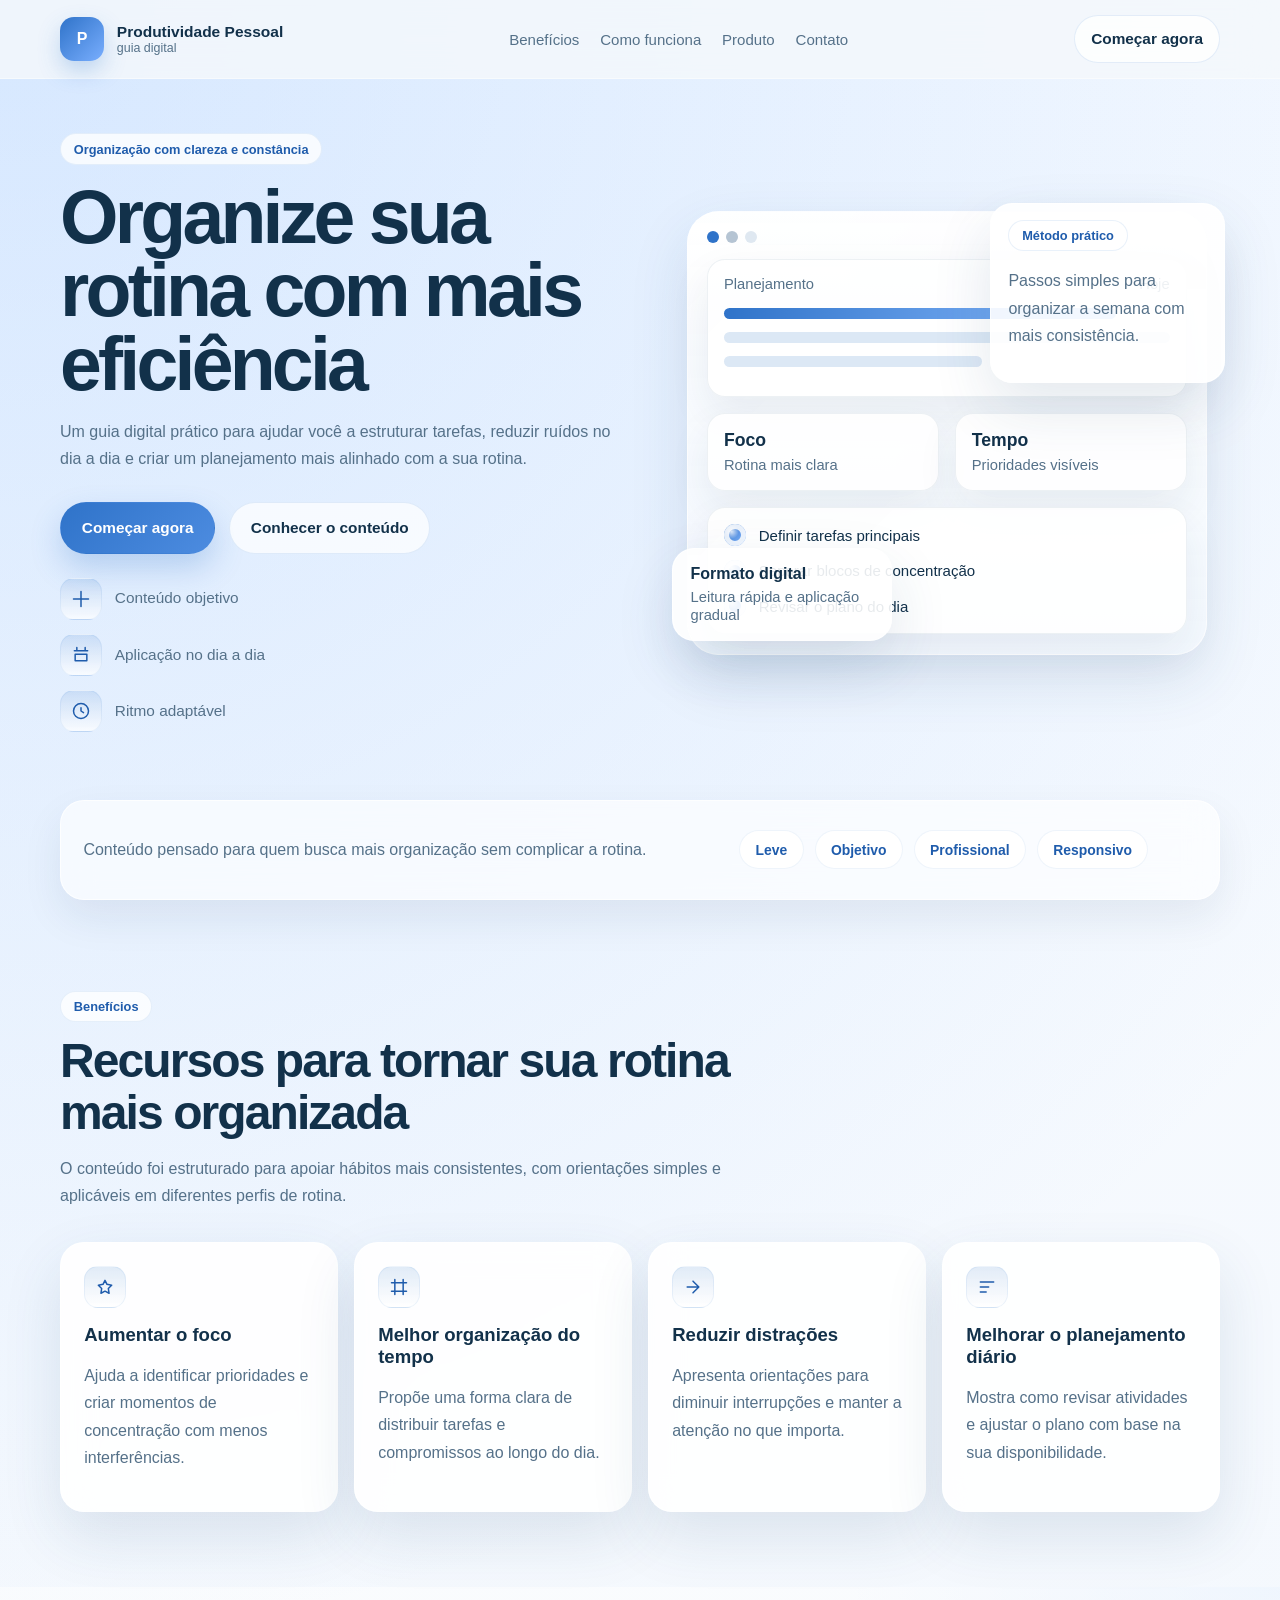
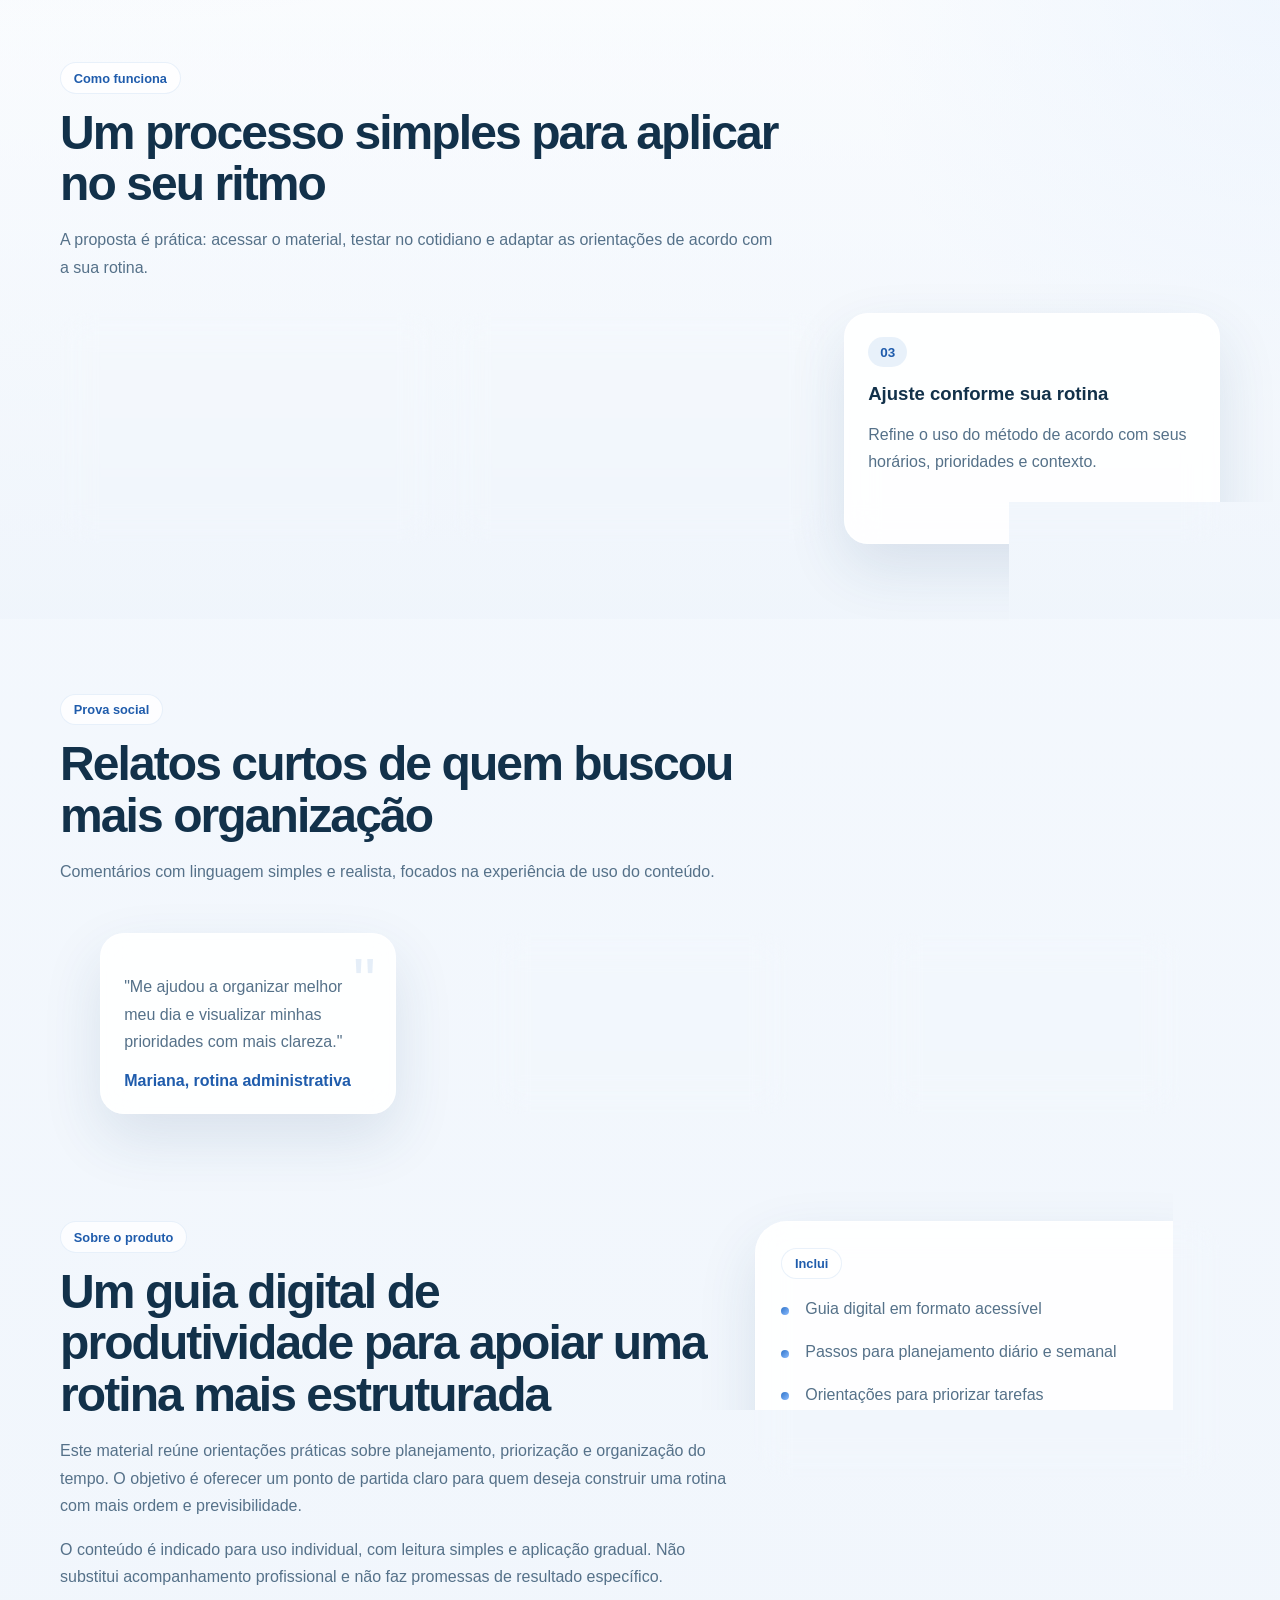
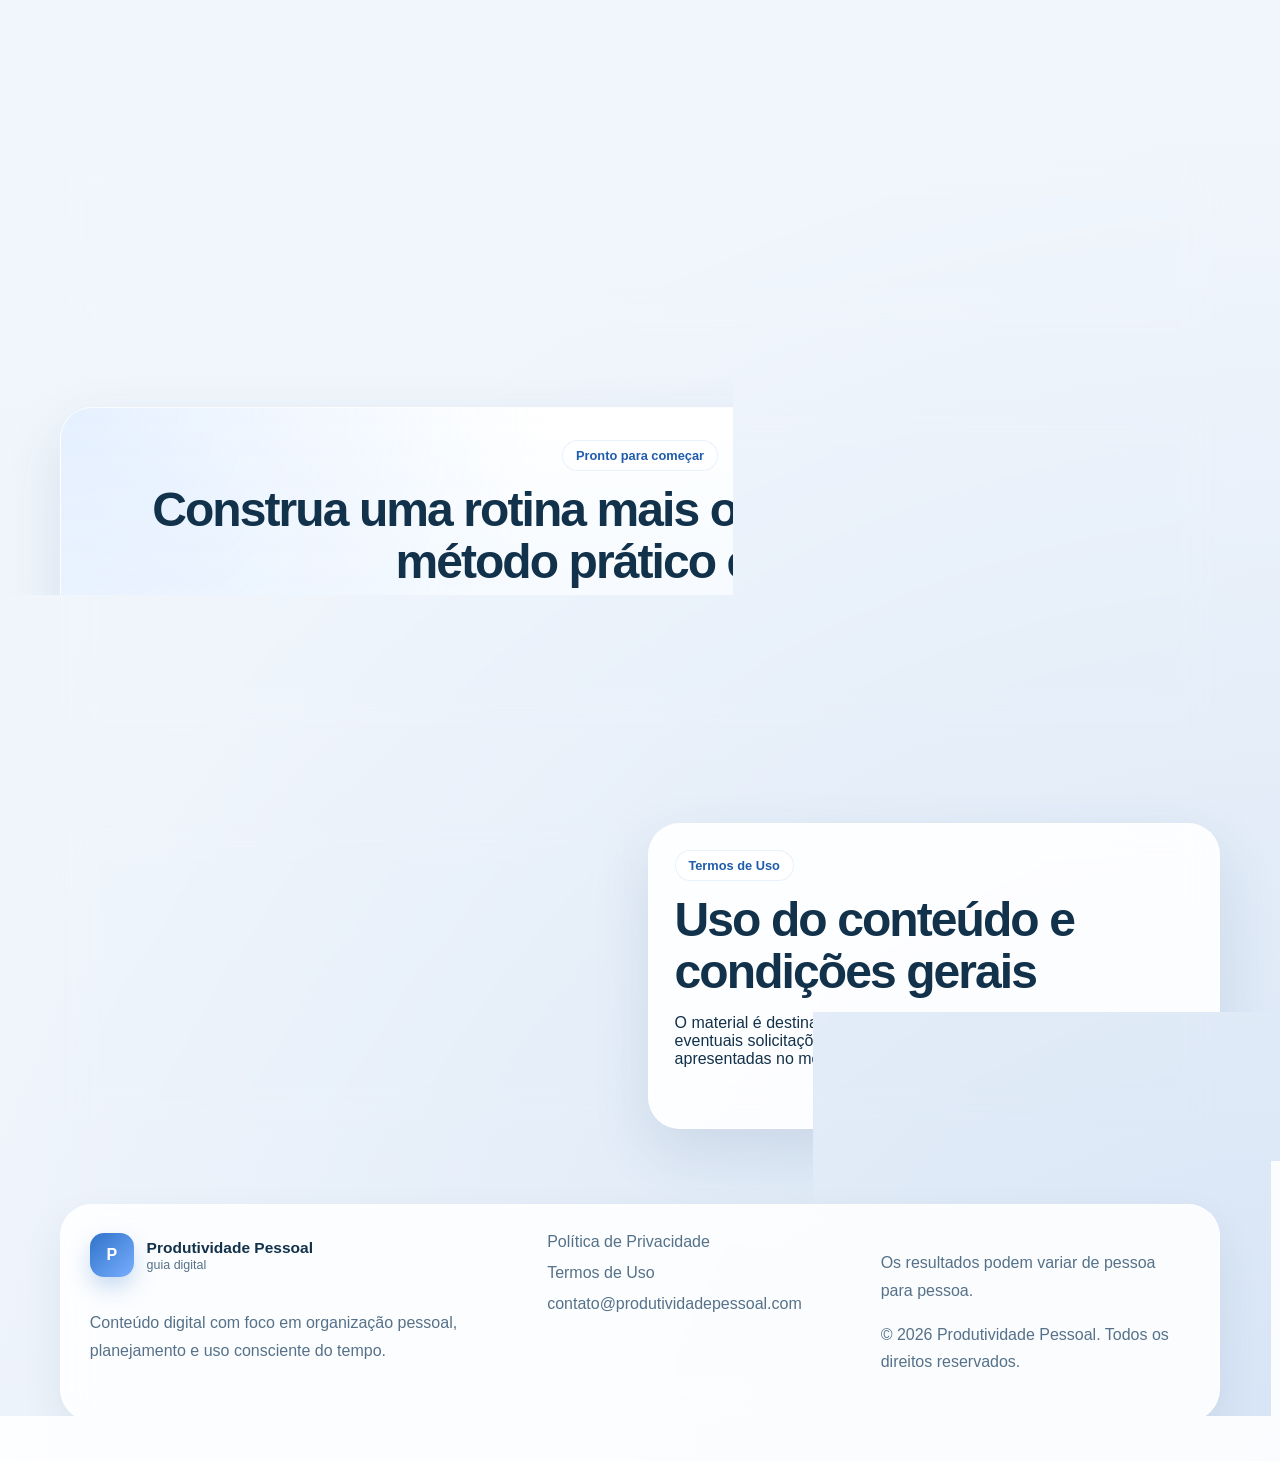
==== index.html @ a846577d "first commit" ====
<!DOCTYPE html>
<html lang="pt-BR">
<head>
  <meta charset="UTF-8">
  <meta name="viewport" content="width=device-width, initial-scale=1.0">
  <meta
    name="description"
    content="Guia digital de produtividade para organizar a rotina com mais clareza, foco e planejamento."
  >
  <title>Produtividade Pessoal | Organize sua rotina com mais eficiência</title>
  <link rel="stylesheet" href="style.css">
</head>
<body>
  <div class="page-shell">
    <!-- Navegação principal com CTA fixo no topo -->
    <header class="site-header">
      <div class="container nav-bar">
        <a class="brand" href="#topo" aria-label="Página inicial Produtividade Pessoal">
          <span class="brand-mark">P</span>
          <span class="brand-text">
            <strong>Produtividade Pessoal</strong>
            <small>guia digital</small>
          </span>
        </a>

        <nav class="nav-links" aria-label="Navegação principal">
          <a href="#beneficios">Benefícios</a>
          <a href="#como-funciona">Como funciona</a>
          <a href="#produto">Produto</a>
          <a href="#contato">Contato</a>
        </nav>

        <a class="btn btn-secondary nav-cta" href="#cta-final">Começar agora</a>
      </div>
    </header>

    <main id="topo">
      <!-- Hero com mensagem neutra e ilustração visual do produto -->
      <section class="hero">
        <div class="container hero-grid">
          <div class="hero-copy">
            <span class="eyebrow">Organização com clareza e constância</span>
            <h1>Organize sua rotina com mais eficiência</h1>
            <p class="hero-text">
              Um guia digital prático para ajudar você a estruturar tarefas, reduzir ruídos no dia a dia
              e criar um planejamento mais alinhado com a sua rotina.
            </p>

            <div class="hero-actions">
              <a class="btn btn-primary" href="#cta-final">Começar agora</a>
              <a class="btn btn-ghost" href="#produto">Conhecer o conteúdo</a>
            </div>

            <ul class="hero-highlights" aria-label="Destaques do produto">
              <li>
                <span class="highlight-icon">
                  <svg viewBox="0 0 24 24" aria-hidden="true">
                    <path d="M12 3v18M3 12h18"></path>
                  </svg>
                </span>
                Conteúdo objetivo
              </li>
              <li>
                <span class="highlight-icon">
                  <svg viewBox="0 0 24 24" aria-hidden="true">
                    <path d="M4 7h16M7 3v4M17 3v4M5 11h14v8H5z"></path>
                  </svg>
                </span>
                Aplicação no dia a dia
              </li>
              <li>
                <span class="highlight-icon">
                  <svg viewBox="0 0 24 24" aria-hidden="true">
                    <path d="M12 8v4l3 2M21 12a9 9 0 1 1-18 0a9 9 0 0 1 18 0"></path>
                  </svg>
                </span>
                Ritmo adaptável
              </li>
            </ul>
          </div>

          <div class="hero-visual" aria-hidden="true">
            <div class="dashboard-card dashboard-main">
              <div class="dashboard-top">
                <span class="status-dot blue"></span>
                <span class="status-dot gray"></span>
                <span class="status-dot light"></span>
              </div>

              <div class="dashboard-content">
                <div class="mini-panel schedule-panel">
                  <div class="panel-header">
                    <span>Planejamento</span>
                    <span>Hoje</span>
                  </div>
                  <div class="schedule-line active"></div>
                  <div class="schedule-line"></div>
                  <div class="schedule-line short"></div>
                </div>

                <div class="stats-row">
                  <div class="mini-panel stat-card">
                    <strong>Foco</strong>
                    <span>Rotina mais clara</span>
                  </div>
                  <div class="mini-panel stat-card">
                    <strong>Tempo</strong>
                    <span>Prioridades visíveis</span>
                  </div>
                </div>

                <div class="mini-panel checklist-panel">
                  <div class="check-item">
                    <span class="check-mark"></span>
                    <span>Definir tarefas principais</span>
                  </div>
                  <div class="check-item">
                    <span class="check-mark"></span>
                    <span>Separar blocos de concentração</span>
                  </div>
                  <div class="check-item">
                    <span class="check-mark"></span>
                    <span>Revisar o plano do dia</span>
                  </div>
                </div>
              </div>
            </div>

            <div class="floating-card card-note">
              <span class="pill">Método prático</span>
              <p>Passos simples para organizar a semana com mais consistência.</p>
            </div>

            <div class="floating-card card-badge">
              <strong>Formato digital</strong>
              <span>Leitura rápida e aplicação gradual</span>
            </div>
          </div>
        </div>
      </section>

      <section class="trusted-strip">
        <div class="container trusted-grid">
          <p>Conteúdo pensado para quem busca mais organização sem complicar a rotina.</p>
          <div class="trusted-tags" aria-label="Características principais">
            <span>Leve</span>
            <span>Objetivo</span>
            <span>Profissional</span>
            <span>Responsivo</span>
          </div>
        </div>
      </section>

      <!-- Benefícios em linguagem leve e sem promessas absolutas -->
      <section id="beneficios" class="section">
        <div class="container">
          <div class="section-heading">
            <span class="section-kicker">Benefícios</span>
            <h2>Recursos para tornar sua rotina mais organizada</h2>
            <p>
              O conteúdo foi estruturado para apoiar hábitos mais consistentes, com orientações simples
              e aplicáveis em diferentes perfis de rotina.
            </p>
          </div>

          <div class="benefits-grid">
            <article class="info-card">
              <span class="card-icon">
                <svg viewBox="0 0 24 24" aria-hidden="true">
                  <path d="M12 4l2.4 4.8L20 10l-4 3.9.9 5.6L12 17l-4.9 2.5.9-5.6L4 10l5.6-1.2z"></path>
                </svg>
              </span>
              <h3>Aumentar o foco</h3>
              <p>Ajuda a identificar prioridades e criar momentos de concentração com menos interferências.</p>
            </article>

            <article class="info-card">
              <span class="card-icon">
                <svg viewBox="0 0 24 24" aria-hidden="true">
                  <path d="M7 3v18M17 3v18M3 7h18M3 17h18"></path>
                </svg>
              </span>
              <h3>Melhor organização do tempo</h3>
              <p>Propõe uma forma clara de distribuir tarefas e compromissos ao longo do dia.</p>
            </article>

            <article class="info-card">
              <span class="card-icon">
                <svg viewBox="0 0 24 24" aria-hidden="true">
                  <path d="M5 12h14M12 5l7 7-7 7"></path>
                </svg>
              </span>
              <h3>Reduzir distrações</h3>
              <p>Apresenta orientações para diminuir interrupções e manter a atenção no que importa.</p>
            </article>

            <article class="info-card">
              <span class="card-icon">
                <svg viewBox="0 0 24 24" aria-hidden="true">
                  <path d="M4 6h16M4 12h10M4 18h7"></path>
                </svg>
              </span>
              <h3>Melhorar o planejamento diário</h3>
              <p>Mostra como revisar atividades e ajustar o plano com base na sua disponibilidade.</p>
            </article>
          </div>
        </div>
      </section>

      <section id="como-funciona" class="section section-alt">
        <div class="container">
          <div class="section-heading">
            <span class="section-kicker">Como funciona</span>
            <h2>Um processo simples para aplicar no seu ritmo</h2>
            <p>
              A proposta é prática: acessar o material, testar no cotidiano e adaptar as orientações de
              acordo com a sua rotina.
            </p>
          </div>

          <div class="steps-grid">
            <article class="step-card">
              <span class="step-number">01</span>
              <h3>Acesse o conteúdo</h3>
              <p>Receba o material digital e conheça a estrutura com foco em organização e planejamento.</p>
            </article>

            <article class="step-card">
              <span class="step-number">02</span>
              <h3>Aplique no dia a dia</h3>
              <p>Use os exemplos e orientações para montar uma rotina mais clara e funcional.</p>
            </article>

            <article class="step-card">
              <span class="step-number">03</span>
              <h3>Ajuste conforme sua rotina</h3>
              <p>Refine o uso do método de acordo com seus horários, prioridades e contexto.</p>
            </article>
          </div>
        </div>
      </section>

      <section class="section">
        <div class="container">
          <div class="section-heading">
            <span class="section-kicker">Prova social</span>
            <h2>Relatos curtos de quem buscou mais organização</h2>
            <p>
              Comentários com linguagem simples e realista, focados na experiência de uso do conteúdo.
            </p>
          </div>

          <div class="testimonials-grid">
            <blockquote class="quote-card">
              <p>"Me ajudou a organizar melhor meu dia e visualizar minhas prioridades com mais clareza."</p>
              <footer>Mariana, rotina administrativa</footer>
            </blockquote>

            <blockquote class="quote-card">
              <p>"Gostei da abordagem prática. Consegui adaptar as sugestões sem complicar minha agenda."</p>
              <footer>Rafael, profissional autônomo</footer>
            </blockquote>

            <blockquote class="quote-card">
              <p>"O conteúdo trouxe um jeito mais simples de planejar tarefas e revisar o que era importante."</p>
              <footer>Camila, estudante e estagiária</footer>
            </blockquote>
          </div>
        </div>
      </section>

      <section id="produto" class="section product-section">
        <div class="container product-grid">
          <div class="product-copy">
            <span class="section-kicker">Sobre o produto</span>
            <h2>Um guia digital de produtividade para apoiar uma rotina mais estruturada</h2>
            <p>
              Este material reúne orientações práticas sobre planejamento, priorização e organização do tempo.
              O objetivo é oferecer um ponto de partida claro para quem deseja construir uma rotina com mais ordem
              e previsibilidade.
            </p>
            <p>
              O conteúdo é indicado para uso individual, com leitura simples e aplicação gradual. Não substitui
              acompanhamento profissional e não faz promessas de resultado específico.
            </p>
          </div>

          <aside class="product-card">
            <span class="pill">Inclui</span>
            <ul class="product-list">
              <li>Guia digital em formato acessível</li>
              <li>Passos para planejamento diário e semanal</li>
              <li>Orientações para priorizar tarefas</li>
              <li>Checklist de revisão de rotina</li>
            </ul>
          </aside>
        </div>
      </section>

      <section class="section">
        <div class="container guarantee-card">
          <div>
            <span class="section-kicker">Garantia</span>
            <h2>Garantia de 7 dias</h2>
          </div>
          <p>
            Você pode avaliar o conteúdo com calma. Caso decida não continuar dentro do prazo informado,
            a solicitação pode ser feita conforme os termos apresentados na compra.
          </p>
        </div>
      </section>

      <section id="cta-final" class="section final-cta-section">
        <div class="container final-cta-card">
          <span class="section-kicker">Pronto para começar</span>
          <h2>Construa uma rotina mais organizada com um método prático e direto</h2>
          <p>
            Conheça o guia digital e veja como aplicar uma estrutura de produtividade mais clara no seu dia a dia.
          </p>
          <a class="btn btn-primary btn-large" href="#contato">Quero melhorar minha organização</a>
        </div>
      </section>

      <section class="section legal-section">
        <div class="container legal-grid">
          <article id="privacidade" class="legal-card">
            <span class="section-kicker">Política de Privacidade</span>
            <h2>Tratamento responsável de informações</h2>
            <p>
              Esta página pode coletar dados fornecidos voluntariamente para contato e atendimento.
              As informações são utilizadas apenas para comunicação relacionada ao produto e não são
              compartilhadas sem base legal ou autorização aplicável.
            </p>
          </article>

          <article id="termos" class="legal-card">
            <span class="section-kicker">Termos de Uso</span>
            <h2>Uso do conteúdo e condições gerais</h2>
            <p>
              O material é destinado ao uso individual. O acesso, a garantia e eventuais solicitações
              relacionadas à compra seguem as condições apresentadas no momento da contratação.
            </p>
          </article>
        </div>
      </section>
    </main>

    <footer id="contato" class="site-footer">
      <div class="container footer-grid">
        <div class="footer-brand">
          <a class="brand footer-logo" href="#topo">
            <span class="brand-mark">P</span>
            <span class="brand-text">
              <strong>Produtividade Pessoal</strong>
              <small>guia digital</small>
            </span>
          </a>
          <p>Conteúdo digital com foco em organização pessoal, planejamento e uso consciente do tempo.</p>
        </div>

        <div class="footer-links">
          <a href="#privacidade">Política de Privacidade</a>
          <a href="#termos">Termos de Uso</a>
          <a href="mailto:contato@produtividadepessoal.com">contato@produtividadepessoal.com</a>
        </div>

        <div class="footer-note">
          <p>Os resultados podem variar de pessoa para pessoa.</p>
          <p>&copy; <span id="current-year">2026</span> Produtividade Pessoal. Todos os direitos reservados.</p>
        </div>
      </div>
    </footer>
  </div>

  <script src="script.js"></script>
</body>
</html>
---- style.css ----
/* Tokens visuais principais da landing page */
:root {
  --bg: #f4f8fc;
  --surface: rgba(255, 255, 255, 0.9);
  --surface-strong: #ffffff;
  --surface-alt: #eef4fb;
  --text: #12314a;
  --muted: #557189;
  --line: rgba(76, 114, 147, 0.18);
  --primary: #2f73c9;
  --primary-dark: #1f5cac;
  --accent: #7fb6ff;
  --shadow-soft: 0 24px 60px rgba(29, 70, 116, 0.12);
  --shadow-card: 0 18px 40px rgba(24, 56, 95, 0.08);
  --radius-xl: 32px;
  --radius-lg: 24px;
  --radius-md: 18px;
  --radius-sm: 14px;
  --font-sans: "Avenir Next", "Aptos", "Trebuchet MS", "Segoe UI", sans-serif;
  --max-width: 1160px;
}

* {
  box-sizing: border-box;
}

html {
  scroll-behavior: smooth;
}

body {
  margin: 0;
  font-family: var(--font-sans);
  background:
    radial-gradient(circle at top left, rgba(127, 182, 255, 0.28), transparent 34%),
    radial-gradient(circle at bottom right, rgba(47, 115, 201, 0.12), transparent 28%),
    linear-gradient(180deg, #f8fbff 0%, #eef4fb 100%);
  color: var(--text);
}

/* Movimento leve para destacar os blocos principais no carregamento */
@keyframes fade-up {
  from {
    opacity: 0;
    transform: translateY(24px);
  }

  to {
    opacity: 1;
    transform: translateY(0);
  }
}

img,
svg {
  display: block;
  max-width: 100%;
}

a {
  color: inherit;
  text-decoration: none;
}

button,
a {
  -webkit-tap-highlight-color: transparent;
}

.page-shell {
  min-height: 100vh;
}

.container {
  width: min(calc(100% - 2rem), var(--max-width));
  margin: 0 auto;
}

.site-header {
  position: sticky;
  top: 0;
  z-index: 20;
  backdrop-filter: blur(18px);
  background: rgba(244, 248, 252, 0.82);
  border-bottom: 1px solid rgba(255, 255, 255, 0.45);
}

.nav-bar {
  display: flex;
  align-items: center;
  justify-content: space-between;
  gap: 1rem;
  min-height: 78px;
}

.brand {
  display: inline-flex;
  align-items: center;
  gap: 0.8rem;
}

.brand-mark {
  width: 44px;
  height: 44px;
  display: grid;
  place-items: center;
  border-radius: 14px;
  color: #fff;
  font-weight: 800;
  background: linear-gradient(135deg, var(--primary) 0%, #79aefe 100%);
  box-shadow: 0 10px 22px rgba(47, 115, 201, 0.26);
}

.brand-text {
  display: flex;
  flex-direction: column;
  gap: 0.1rem;
}

.brand-text strong {
  font-size: 0.97rem;
  line-height: 1.1;
}

.brand-text small {
  color: var(--muted);
  font-size: 0.78rem;
}

.nav-links {
  display: none;
  align-items: center;
  gap: 1.3rem;
  color: var(--muted);
  font-size: 0.94rem;
}

.nav-links a {
  transition: color 0.2s ease;
}

.nav-links a:hover,
.nav-links a:focus-visible {
  color: var(--text);
}

.btn {
  display: inline-flex;
  align-items: center;
  justify-content: center;
  min-height: 52px;
  padding: 0.9rem 1.3rem;
  border-radius: 999px;
  border: 1px solid transparent;
  font-weight: 700;
  font-size: 0.96rem;
  transition:
    transform 0.2s ease,
    box-shadow 0.2s ease,
    background-color 0.2s ease,
    border-color 0.2s ease,
    color 0.2s ease;
}

.btn:hover,
.btn:focus-visible {
  transform: translateY(-2px);
}

.btn-primary {
  background: linear-gradient(135deg, var(--primary) 0%, #4d8ce0 100%);
  color: #fff;
  box-shadow: 0 14px 30px rgba(47, 115, 201, 0.25);
}

.btn-primary:hover,
.btn-primary:focus-visible {
  box-shadow: 0 18px 34px rgba(47, 115, 201, 0.3);
}

.btn-secondary,
.btn-ghost {
  background: rgba(255, 255, 255, 0.72);
  color: var(--text);
  border-color: rgba(47, 115, 201, 0.12);
}

.btn-secondary:hover,
.btn-secondary:focus-visible,
.btn-ghost:hover,
.btn-ghost:focus-visible {
  background: #ffffff;
  box-shadow: 0 10px 22px rgba(24, 56, 95, 0.1);
}

.btn-large {
  padding-inline: 1.8rem;
}

.nav-cta {
  min-height: 48px;
  padding-inline: 1rem;
}

.hero {
  padding: 2.4rem 0 3rem;
}

.hero-grid {
  display: grid;
  gap: 2rem;
}

.hero-copy,
.hero-visual {
  position: relative;
  animation: fade-up 0.8s ease both;
}

.hero-visual {
  animation-delay: 0.12s;
}

.eyebrow,
.section-kicker,
.pill {
  display: inline-flex;
  align-items: center;
  gap: 0.45rem;
  padding: 0.45rem 0.8rem;
  border-radius: 999px;
  background: rgba(255, 255, 255, 0.78);
  border: 1px solid rgba(47, 115, 201, 0.1);
  color: var(--primary-dark);
  font-size: 0.8rem;
  font-weight: 700;
}

.hero h1 {
  margin: 1rem 0 1rem;
  font-size: clamp(2.4rem, 7vw, 4.7rem);
  line-height: 0.98;
  letter-spacing: -0.05em;
}

.hero-text,
.section-heading p,
.product-copy p,
.guarantee-card p,
.final-cta-card p,
.footer-brand p,
.footer-note p,
.info-card p,
.step-card p,
.quote-card p,
.product-list li,
.hero-highlights li,
.floating-card p,
.trusted-strip p {
  color: var(--muted);
  line-height: 1.72;
  font-size: 1rem;
}

.hero-actions {
  display: flex;
  flex-direction: column;
  gap: 0.85rem;
  margin: 1.8rem 0 1.5rem;
}

.hero-highlights {
  list-style: none;
  padding: 0;
  margin: 0;
  display: grid;
  gap: 0.9rem;
}

.hero-highlights li {
  display: flex;
  align-items: center;
  gap: 0.8rem;
  font-size: 0.96rem;
}

.highlight-icon,
.card-icon {
  flex: 0 0 auto;
  width: 42px;
  height: 42px;
  display: grid;
  place-items: center;
  border-radius: 14px;
  background: linear-gradient(180deg, rgba(47, 115, 201, 0.14), rgba(255, 255, 255, 0.75));
  border: 1px solid rgba(47, 115, 201, 0.08);
}

.highlight-icon svg,
.card-icon svg {
  width: 20px;
  height: 20px;
  fill: none;
  stroke: var(--primary-dark);
  stroke-width: 1.8;
  stroke-linecap: round;
  stroke-linejoin: round;
}

.hero-visual {
  min-height: 460px;
  display: grid;
  place-items: center;
}

.dashboard-card,
.info-card,
.step-card,
.quote-card,
.product-card,
.guarantee-card,
.final-cta-card,
.floating-card,
.legal-card {
  background: var(--surface);
  border: 1px solid rgba(255, 255, 255, 0.72);
  box-shadow: var(--shadow-soft);
}

.dashboard-main {
  width: min(100%, 520px);
  padding: 1.2rem;
  border-radius: var(--radius-xl);
  background:
    linear-gradient(180deg, rgba(255, 255, 255, 0.98), rgba(244, 249, 255, 0.9)),
    linear-gradient(135deg, rgba(127, 182, 255, 0.2), transparent 60%);
}

.dashboard-top {
  display: flex;
  gap: 0.45rem;
  margin-bottom: 1rem;
}

.status-dot {
  width: 12px;
  height: 12px;
  border-radius: 50%;
  background: #d4dce7;
}

.status-dot.blue {
  background: var(--primary);
}

.status-dot.gray {
  background: #b5c4d3;
}

.status-dot.light {
  background: #dfe8f1;
}

.dashboard-content {
  display: grid;
  gap: 1rem;
}

.mini-panel {
  background: rgba(255, 255, 255, 0.9);
  border: 1px solid rgba(76, 114, 147, 0.1);
  border-radius: var(--radius-md);
  padding: 1rem;
  box-shadow: var(--shadow-card);
}

.panel-header {
  display: flex;
  justify-content: space-between;
  gap: 1rem;
  font-size: 0.92rem;
  color: var(--muted);
  margin-bottom: 1rem;
}

.schedule-line {
  height: 11px;
  border-radius: 999px;
  background: #dce8f5;
  margin-bottom: 0.8rem;
}

.schedule-line.active {
  width: 88%;
  background: linear-gradient(90deg, var(--primary), #8bbcff);
}

.schedule-line.short {
  width: 58%;
}

.stats-row {
  display: grid;
  grid-template-columns: repeat(2, 1fr);
  gap: 1rem;
}

.stat-card strong {
  display: block;
  font-size: 1.1rem;
  margin-bottom: 0.35rem;
}

.stat-card span,
.card-badge span {
  color: var(--muted);
  font-size: 0.92rem;
}

.checklist-panel {
  display: grid;
  gap: 0.85rem;
}

.check-item {
  display: flex;
  align-items: center;
  gap: 0.8rem;
  color: var(--text);
  font-size: 0.94rem;
}

.check-mark {
  width: 22px;
  height: 22px;
  border-radius: 50%;
  background:
    radial-gradient(circle at 35% 35%, rgba(255, 255, 255, 0.8), transparent 35%),
    linear-gradient(135deg, var(--primary) 0%, #89b8ff 100%);
  box-shadow: inset 0 0 0 5px rgba(255, 255, 255, 0.88);
}

.floating-card {
  position: absolute;
  padding: 1rem 1.1rem;
  border-radius: 22px;
}

.card-note {
  top: 0;
  right: -0.3rem;
  width: min(72%, 235px);
}

.card-badge {
  left: -0.1rem;
  bottom: 1.4rem;
  width: min(66%, 220px);
}

.card-badge strong {
  display: block;
  margin-bottom: 0.3rem;
}

.trusted-strip {
  padding: 0 0 1rem;
}

.trusted-grid {
  display: grid;
  gap: 1rem;
  align-items: center;
  padding: 1.2rem 1.4rem;
  border-radius: 24px;
  background: rgba(255, 255, 255, 0.64);
  border: 1px solid rgba(255, 255, 255, 0.72);
  box-shadow: var(--shadow-card);
}

.trusted-tags {
  display: flex;
  flex-wrap: wrap;
  gap: 0.7rem;
}

.trusted-tags span {
  padding: 0.65rem 0.95rem;
  border-radius: 999px;
  background: #ffffff;
  color: var(--primary-dark);
  font-size: 0.87rem;
  font-weight: 700;
  border: 1px solid rgba(47, 115, 201, 0.08);
}

.section {
  padding: 4.7rem 0;
}

.section-alt {
  background:
    linear-gradient(180deg, rgba(255, 255, 255, 0.48), rgba(238, 244, 251, 0.7)),
    radial-gradient(circle at top right, rgba(127, 182, 255, 0.16), transparent 30%);
}

.section-heading {
  max-width: 720px;
  margin-bottom: 2rem;
}

.section-heading h2,
.product-copy h2,
.guarantee-card h2,
.final-cta-card h2,
.legal-card h2 {
  margin: 0.8rem 0 0.8rem;
  font-size: clamp(1.8rem, 4.6vw, 3rem);
  line-height: 1.08;
  letter-spacing: -0.04em;
}

.benefits-grid,
.steps-grid,
.testimonials-grid {
  display: grid;
  gap: 1rem;
}

.info-card,
.step-card,
.quote-card {
  padding: 1.45rem;
  border-radius: var(--radius-lg);
}

.info-card h3,
.step-card h3 {
  margin: 1rem 0 0.6rem;
  font-size: 1.16rem;
}

.step-number {
  display: inline-block;
  font-size: 0.84rem;
  font-weight: 800;
  color: var(--primary-dark);
  padding: 0.45rem 0.75rem;
  border-radius: 999px;
  background: rgba(47, 115, 201, 0.1);
}

.quote-card {
  position: relative;
}

.quote-card::before {
  content: '"';
  position: absolute;
  top: 1rem;
  right: 1.2rem;
  font-size: 4rem;
  line-height: 1;
  color: rgba(47, 115, 201, 0.12);
}

.quote-card footer {
  margin-top: 1rem;
  color: var(--primary-dark);
  font-weight: 700;
}

.product-section {
  padding-top: 1rem;
}

.legal-section {
  padding-top: 1rem;
}

.product-grid {
  display: grid;
  gap: 1.4rem;
}

.product-card {
  padding: 1.6rem;
  border-radius: var(--radius-xl);
}

.product-list {
  margin: 1rem 0 0;
  padding: 0;
  list-style: none;
  display: grid;
  gap: 0.95rem;
}

.product-list li {
  position: relative;
  padding-left: 1.5rem;
}

.product-list li::before {
  content: "";
  position: absolute;
  left: 0;
  top: 0.72rem;
  width: 8px;
  height: 8px;
  border-radius: 50%;
  background: linear-gradient(135deg, var(--primary), #8bbcff);
}

.guarantee-card {
  display: grid;
  gap: 1rem;
  align-items: center;
  padding: 1.8rem;
  border-radius: var(--radius-xl);
}

.final-cta-section {
  padding-top: 0;
}

.final-cta-card {
  text-align: center;
  padding: 2rem 1.4rem;
  border-radius: var(--radius-xl);
  background:
    radial-gradient(circle at top left, rgba(127, 182, 255, 0.2), transparent 40%),
    linear-gradient(180deg, rgba(255, 255, 255, 0.96), rgba(241, 247, 255, 0.92));
}

.final-cta-card .section-kicker {
  margin-inline: auto;
}

.site-footer {
  padding: 0 0 2.5rem;
}

.legal-grid {
  display: grid;
  gap: 1rem;
}

.legal-card {
  padding: 1.6rem;
  border-radius: var(--radius-xl);
}

.footer-grid {
  display: grid;
  gap: 1.5rem;
  padding: 1.8rem;
  border-radius: var(--radius-xl);
  background: rgba(255, 255, 255, 0.86);
  border: 1px solid rgba(255, 255, 255, 0.82);
  box-shadow: var(--shadow-card);
}

.footer-logo {
  margin-bottom: 1rem;
}

.footer-links {
  display: grid;
  gap: 0.8rem;
  color: var(--muted);
}

.footer-links a {
  width: fit-content;
  transition: color 0.2s ease;
}

.footer-links a:hover,
.footer-links a:focus-visible {
  color: var(--text);
}

.footer-note {
  color: var(--muted);
}

.info-card,
.step-card,
.quote-card,
.product-card,
.legal-card,
.guarantee-card,
.final-cta-card,
.footer-grid,
.trusted-grid {
  backdrop-filter: blur(16px);
}

@media (min-width: 700px) {
  .hero-actions {
    flex-direction: row;
    flex-wrap: wrap;
  }

  .benefits-grid,
  .steps-grid,
  .testimonials-grid {
    grid-template-columns: repeat(2, minmax(0, 1fr));
  }

  .trusted-grid,
  .guarantee-card,
  .footer-grid {
    grid-template-columns: 1.4fr 1fr;
  }

  .product-grid {
    grid-template-columns: 1.3fr 0.9fr;
    align-items: start;
  }

  .legal-grid {
    grid-template-columns: repeat(2, minmax(0, 1fr));
  }
}

@media (min-width: 960px) {
  .nav-links {
    display: inline-flex;
  }

  .hero {
    padding: 3.4rem 0 4.2rem;
  }

  .hero-grid {
    grid-template-columns: minmax(0, 1.02fr) minmax(430px, 0.98fr);
    align-items: center;
    gap: 2.8rem;
  }

  .benefits-grid {
    grid-template-columns: repeat(4, minmax(0, 1fr));
  }

  .steps-grid {
    grid-template-columns: repeat(3, minmax(0, 1fr));
  }

  .testimonials-grid {
    grid-template-columns: repeat(3, minmax(0, 1fr));
  }

  .footer-grid {
    grid-template-columns: 1.4fr 1fr 1fr;
    align-items: start;
  }

  .guarantee-card {
    grid-template-columns: 0.8fr 1.2fr;
    padding: 2rem 2.2rem;
  }
}

@media (max-width: 959px) {
  .nav-cta {
    display: none;
  }
}

@media (max-width: 560px) {
  .hero {
    padding-top: 1.6rem;
  }

  .hero-visual {
    min-height: 390px;
  }

  .dashboard-main {
    padding: 1rem;
    border-radius: 26px;
  }

  .stats-row {
    grid-template-columns: 1fr;
  }

  .card-note {
    right: 0;
    width: 76%;
  }

  .card-badge {
    left: 0;
    bottom: 0.4rem;
    width: 72%;
  }

  .section {
    padding: 3.8rem 0;
  }

  .footer-grid,
  .trusted-grid,
  .guarantee-card,
  .final-cta-card {
    padding: 1.4rem;
  }
}

@media (prefers-reduced-motion: reduce) {
  html {
    scroll-behavior: auto;
  }

  *,
  *::before,
  *::after {
    animation: none !important;
    transition: none !important;
  }
}
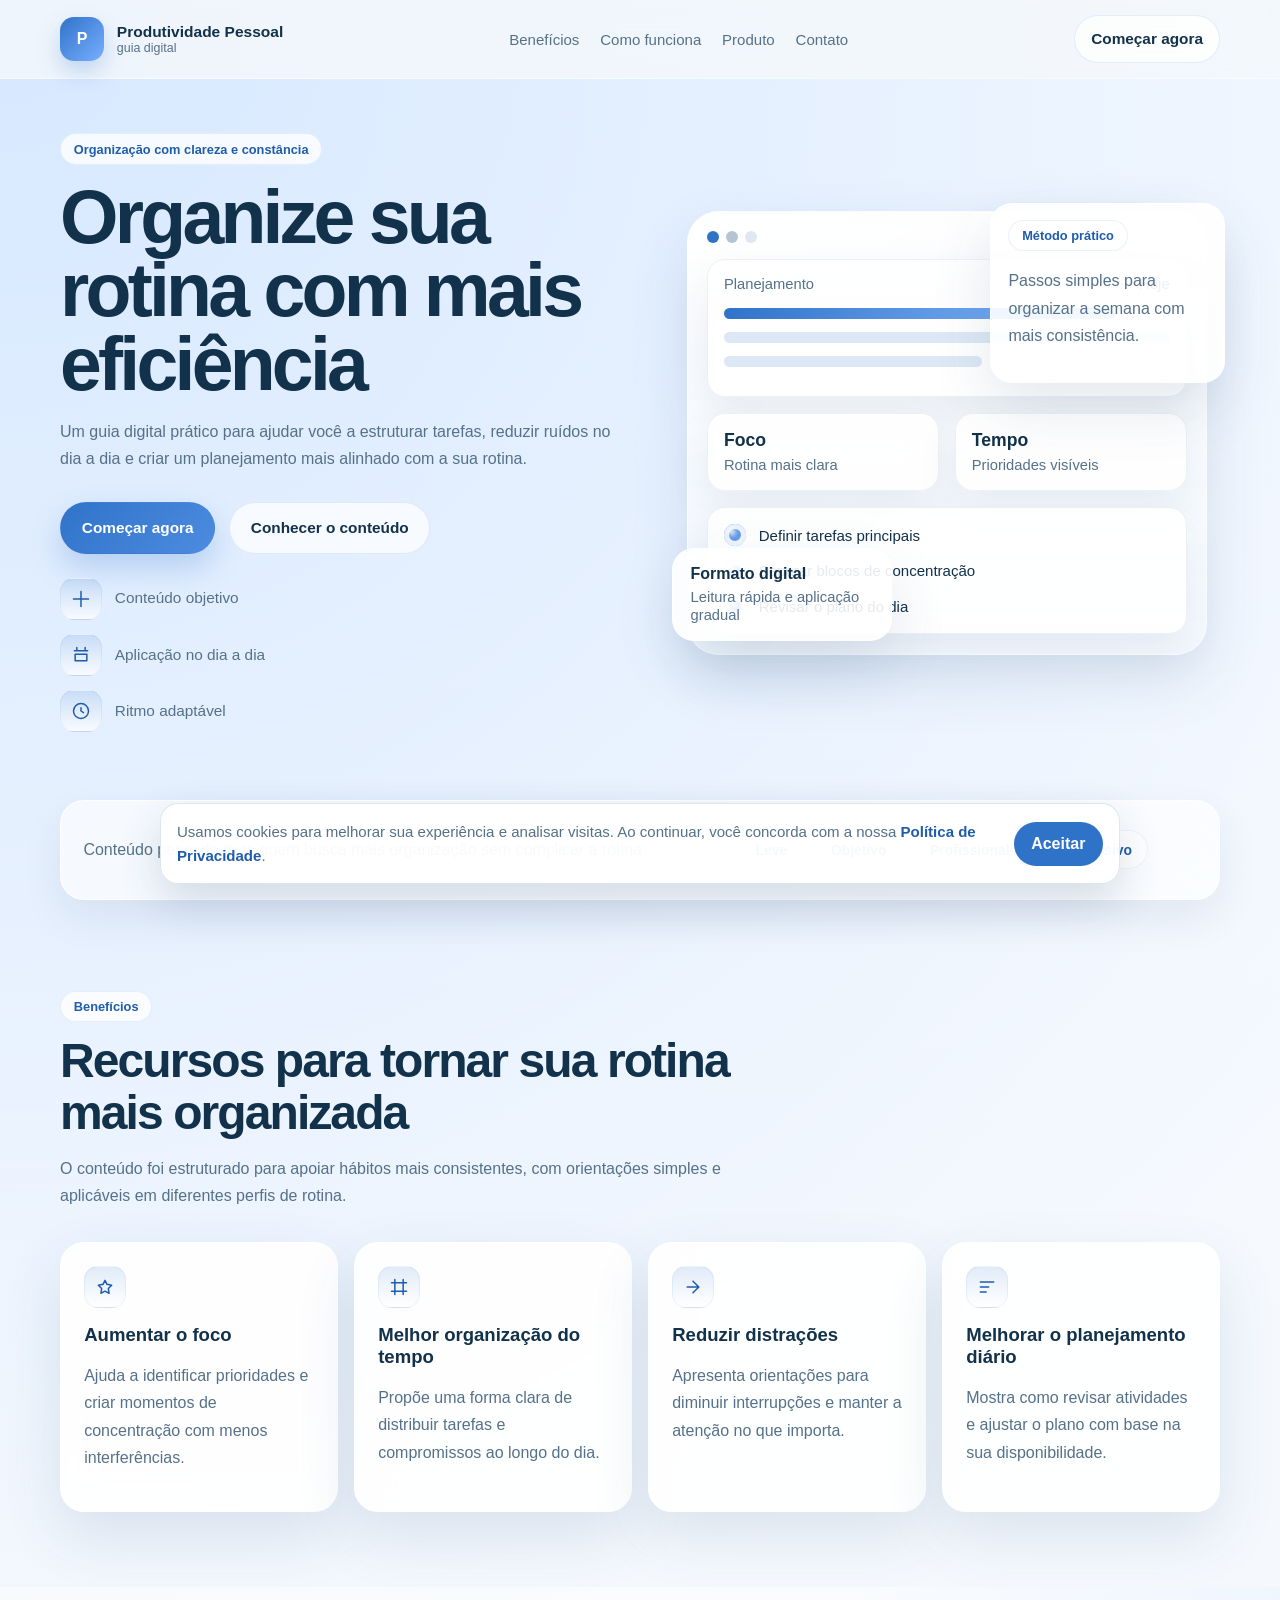
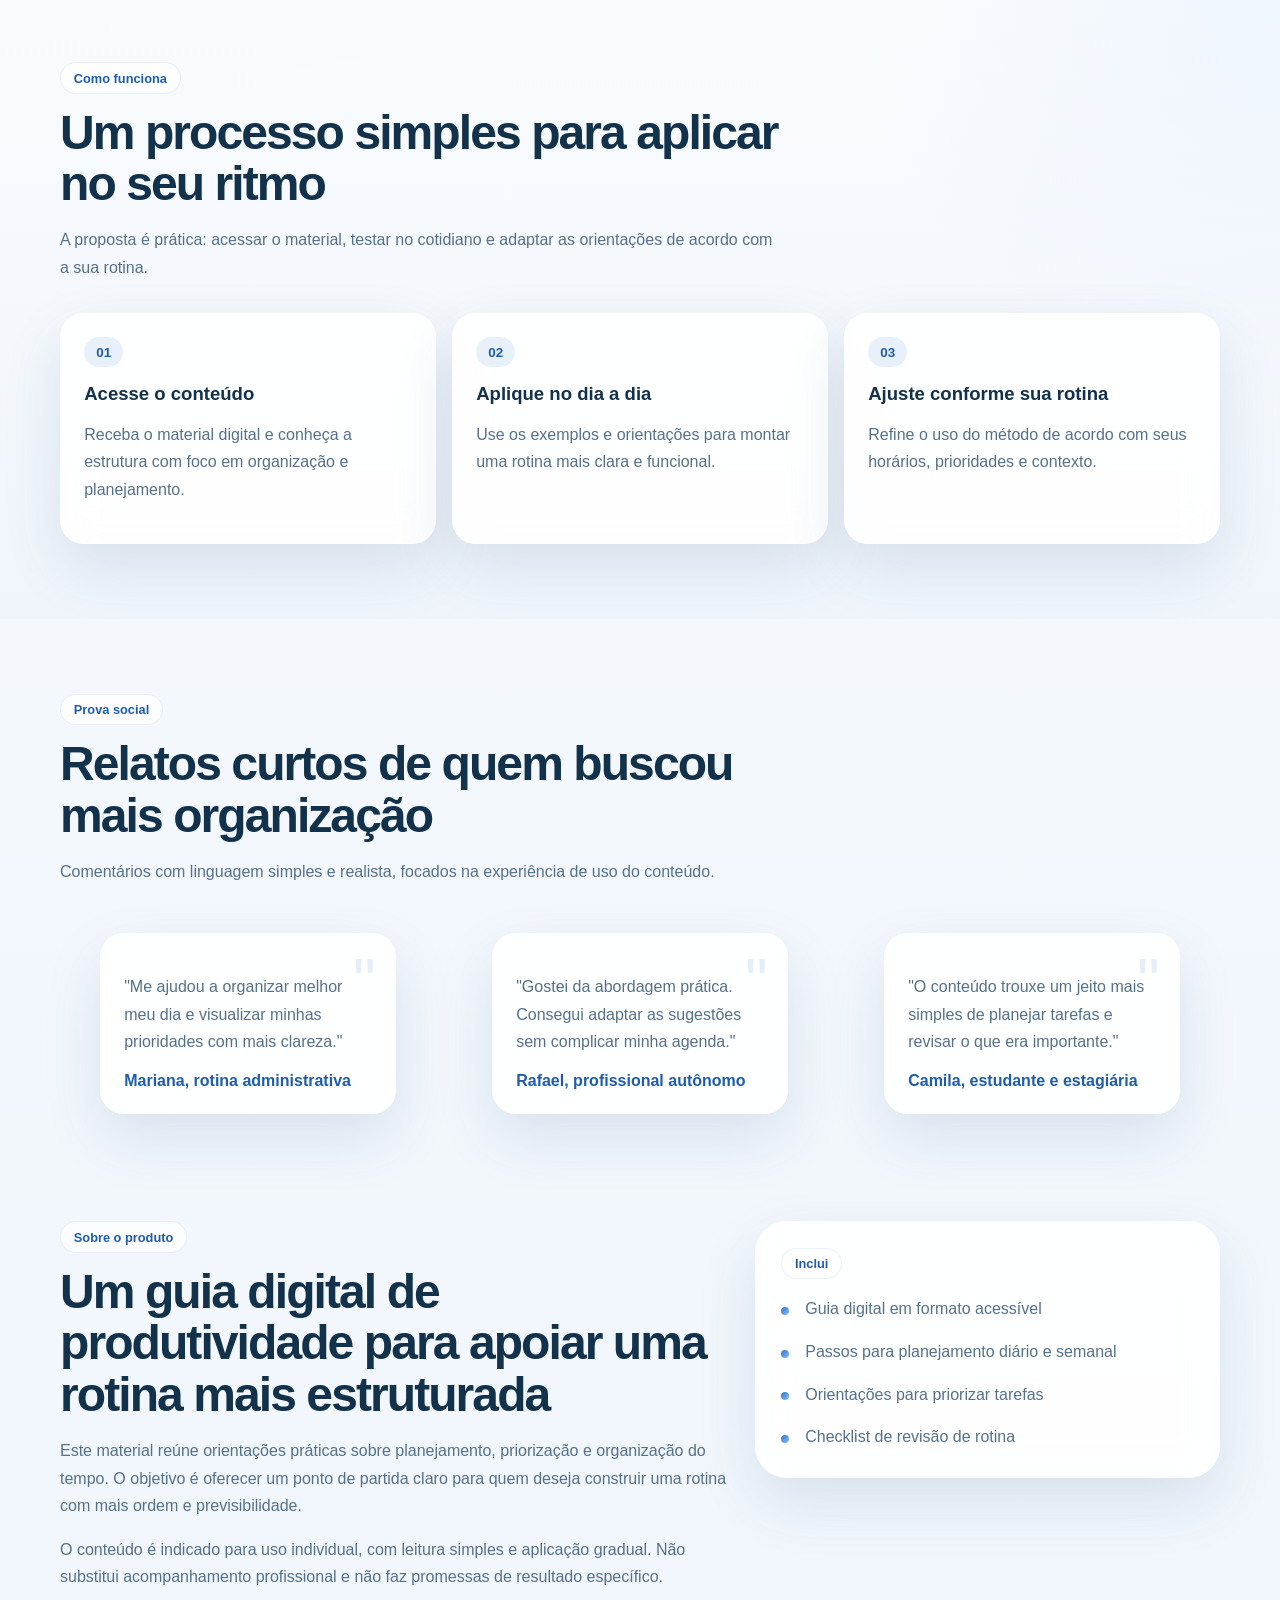
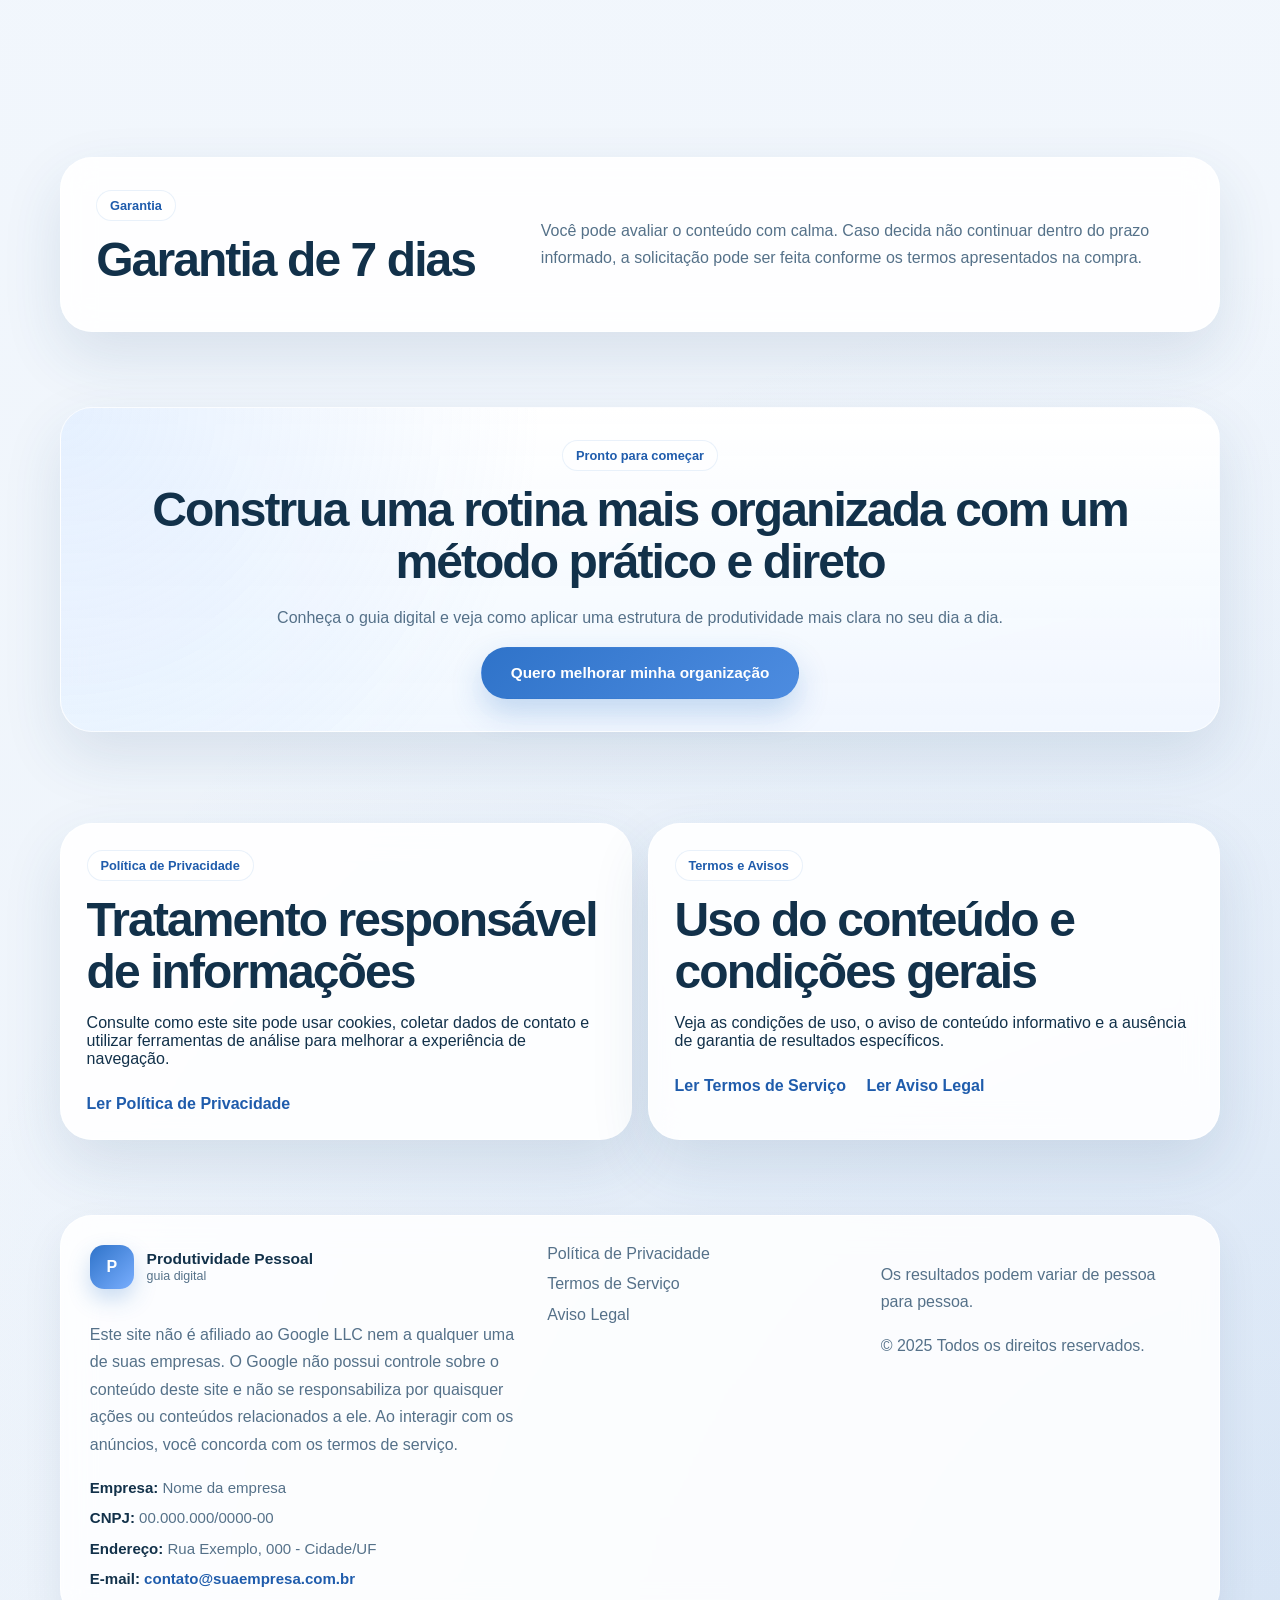
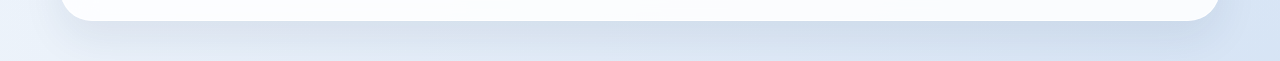
==== commit a2e1d065: "atualização de site" ====
--- a/index.html
+++ b/index.html
@@ -323,26 +323,29 @@
 
       <section class="section legal-section">
         <div class="container legal-grid">
-          <article id="privacidade" class="legal-card">
+          <article class="legal-card">
             <span class="section-kicker">Política de Privacidade</span>
             <h2>Tratamento responsável de informações</h2>
             <p>
-              Esta página pode coletar dados fornecidos voluntariamente para contato e atendimento.
-              As informações são utilizadas apenas para comunicação relacionada ao produto e não são
-              compartilhadas sem base legal ou autorização aplicável.
-            </p>
+              Consulte como este site pode usar cookies, coletar dados de contato e utilizar ferramentas de
+              análise para melhorar a experiência de navegação.
+            </p>
+            <a class="text-link" href="politica-de-privacidade.html">Ler Política de Privacidade</a>
           </article>
 
-          <article id="termos" class="legal-card">
-            <span class="section-kicker">Termos de Uso</span>
+          <article class="legal-card">
+            <span class="section-kicker">Termos e Avisos</span>
             <h2>Uso do conteúdo e condições gerais</h2>
             <p>
-              O material é destinado ao uso individual. O acesso, a garantia e eventuais solicitações
-              relacionadas à compra seguem as condições apresentadas no momento da contratação.
-            </p>
+              Veja as condições de uso, o aviso de conteúdo informativo e a ausência de garantia de resultados
+              específicos.
+            </p>
+            <a class="text-link" href="termos-de-servico.html">Ler Termos de Serviço</a>
+            <a class="text-link" href="aviso-legal.html">Ler Aviso Legal</a>
           </article>
         </div>
       </section>
+
     </main>
 
     <footer id="contato" class="site-footer">
@@ -355,23 +358,47 @@
               <small>guia digital</small>
             </span>
           </a>
-          <p>Conteúdo digital com foco em organização pessoal, planejamento e uso consciente do tempo.</p>
+          <p>
+            Este site não é afiliado ao Google LLC nem a qualquer uma de suas empresas. O Google não possui
+            controle sobre o conteúdo deste site e não se responsabiliza por quaisquer ações ou conteúdos
+            relacionados a ele. Ao interagir com os anúncios, você concorda com os termos de serviço.
+          </p>
+
+          <div class="company-details">
+            <!-- EDITE AQUI: Nome legal ou fantasia da empresa -->
+            <p><strong>Empresa:</strong> Nome da empresa</p>
+            <!-- EDITE AQUI: CNPJ da empresa -->
+            <p><strong>CNPJ:</strong> 00.000.000/0000-00</p>
+            <!-- EDITE AQUI: Endereço comercial da empresa -->
+            <p><strong>Endereço:</strong> Rua Exemplo, 000 - Cidade/UF</p>
+            <!-- EDITE AQUI: E-mail de contato/atendimento -->
+            <p><strong>E-mail:</strong> <a href="mailto:contato@suaempresa.com.br">contato@suaempresa.com.br</a></p>
+          </div>
         </div>
 
         <div class="footer-links">
-          <a href="#privacidade">Política de Privacidade</a>
-          <a href="#termos">Termos de Uso</a>
-          <a href="mailto:contato@produtividadepessoal.com">contato@produtividadepessoal.com</a>
+          <a href="politica-de-privacidade.html">Política de Privacidade</a>
+          <a href="termos-de-servico.html">Termos de Serviço</a>
+          <a href="aviso-legal.html">Aviso Legal</a>
         </div>
 
         <div class="footer-note">
           <p>Os resultados podem variar de pessoa para pessoa.</p>
-          <p>&copy; <span id="current-year">2026</span> Produtividade Pessoal. Todos os direitos reservados.</p>
+          <p>&copy; 2025 Todos os direitos reservados.</p>
         </div>
       </div>
     </footer>
   </div>
 
+  <div class="cookie-banner" id="cookie-banner" role="dialog" aria-live="polite" aria-label="Aviso sobre cookies" hidden>
+    <p>
+      Usamos cookies para melhorar sua experiência e analisar visitas.
+      Ao continuar, você concorda com a nossa
+      <a href="politica-de-privacidade.html">Política de Privacidade</a>.
+    </p>
+    <button class="cookie-accept" id="cookie-accept" type="button">Aceitar</button>
+  </div>
+
   <script src="script.js"></script>
 </body>
 </html>
--- a/style.css
+++ b/style.css
@@ -651,6 +651,55 @@
   border-radius: var(--radius-xl);
 }
 
+.text-link {
+  display: inline-flex;
+  width: fit-content;
+  margin-top: 0.7rem;
+  color: var(--primary-dark);
+  font-weight: 800;
+}
+
+.text-link + .text-link {
+  margin-left: 1rem;
+}
+
+.legal-document-section {
+  padding-top: 3rem;
+}
+
+.legal-document {
+  max-width: 920px;
+  padding: 2rem;
+  border-radius: var(--radius-xl);
+  background: rgba(255, 255, 255, 0.9);
+  border: 1px solid rgba(255, 255, 255, 0.82);
+  box-shadow: var(--shadow-card);
+}
+
+.legal-document h1 {
+  margin: 0.9rem 0 0.8rem;
+  font-size: clamp(2rem, 5vw, 3.2rem);
+  line-height: 1.06;
+  letter-spacing: 0;
+}
+
+.legal-document h2 {
+  margin: 2rem 0 0.7rem;
+  font-size: clamp(1.25rem, 3vw, 1.75rem);
+  line-height: 1.2;
+}
+
+.legal-document p,
+.legal-document li {
+  color: var(--muted);
+  line-height: 1.72;
+}
+
+.legal-document ul {
+  margin: 0.8rem 0 0;
+  padding-left: 1.25rem;
+}
+
 .footer-grid {
   display: grid;
   gap: 1.5rem;
@@ -685,11 +734,84 @@
   color: var(--muted);
 }
 
+.company-details {
+  display: grid;
+  gap: 0.4rem;
+  margin-top: 1.1rem;
+}
+
+.company-details p {
+  margin: 0;
+  color: var(--muted);
+  line-height: 1.6;
+  font-size: 0.94rem;
+}
+
+.company-details strong {
+  color: var(--text);
+}
+
+.company-details a,
+.legal-document a,
+.cookie-banner a {
+  color: var(--primary-dark);
+  font-weight: 700;
+}
+
+.cookie-banner {
+  position: fixed;
+  left: 50%;
+  bottom: 1rem;
+  z-index: 50;
+  width: min(calc(100% - 2rem), 960px);
+  display: grid;
+  gap: 1rem;
+  transform: translateX(-50%);
+  padding: 1rem;
+  border-radius: var(--radius-md);
+  background: rgba(255, 255, 255, 0.96);
+  border: 1px solid rgba(76, 114, 147, 0.18);
+  box-shadow: 0 18px 44px rgba(24, 56, 95, 0.16);
+}
+
+.cookie-banner[hidden] {
+  display: none;
+}
+
+.cookie-banner p {
+  margin: 0;
+  color: var(--muted);
+  line-height: 1.55;
+  font-size: 0.94rem;
+}
+
+.cookie-accept {
+  min-height: 44px;
+  padding: 0.75rem 1.1rem;
+  border: 0;
+  border-radius: 999px;
+  background: var(--primary);
+  color: #fff;
+  cursor: pointer;
+  font: inherit;
+  font-weight: 800;
+  transition:
+    background-color 0.2s ease,
+    transform 0.2s ease;
+}
+
+.cookie-accept:hover,
+.cookie-accept:focus-visible {
+  background: var(--primary-dark);
+  transform: translateY(-1px);
+}
+
 .info-card,
 .step-card,
 .quote-card,
 .product-card,
 .legal-card,
+.legal-document,
 .guarantee-card,
 .final-cta-card,
 .footer-grid,
@@ -723,6 +845,11 @@
   .legal-grid {
     grid-template-columns: repeat(2, minmax(0, 1fr));
   }
+
+  .cookie-banner {
+    grid-template-columns: 1fr auto;
+    align-items: center;
+  }
 }
 
 @media (min-width: 960px) {
@@ -805,8 +932,13 @@
   .footer-grid,
   .trusted-grid,
   .guarantee-card,
-  .final-cta-card {
+  .final-cta-card,
+  .legal-document {
     padding: 1.4rem;
+  }
+
+  .cookie-accept {
+    width: 100%;
   }
 }
 
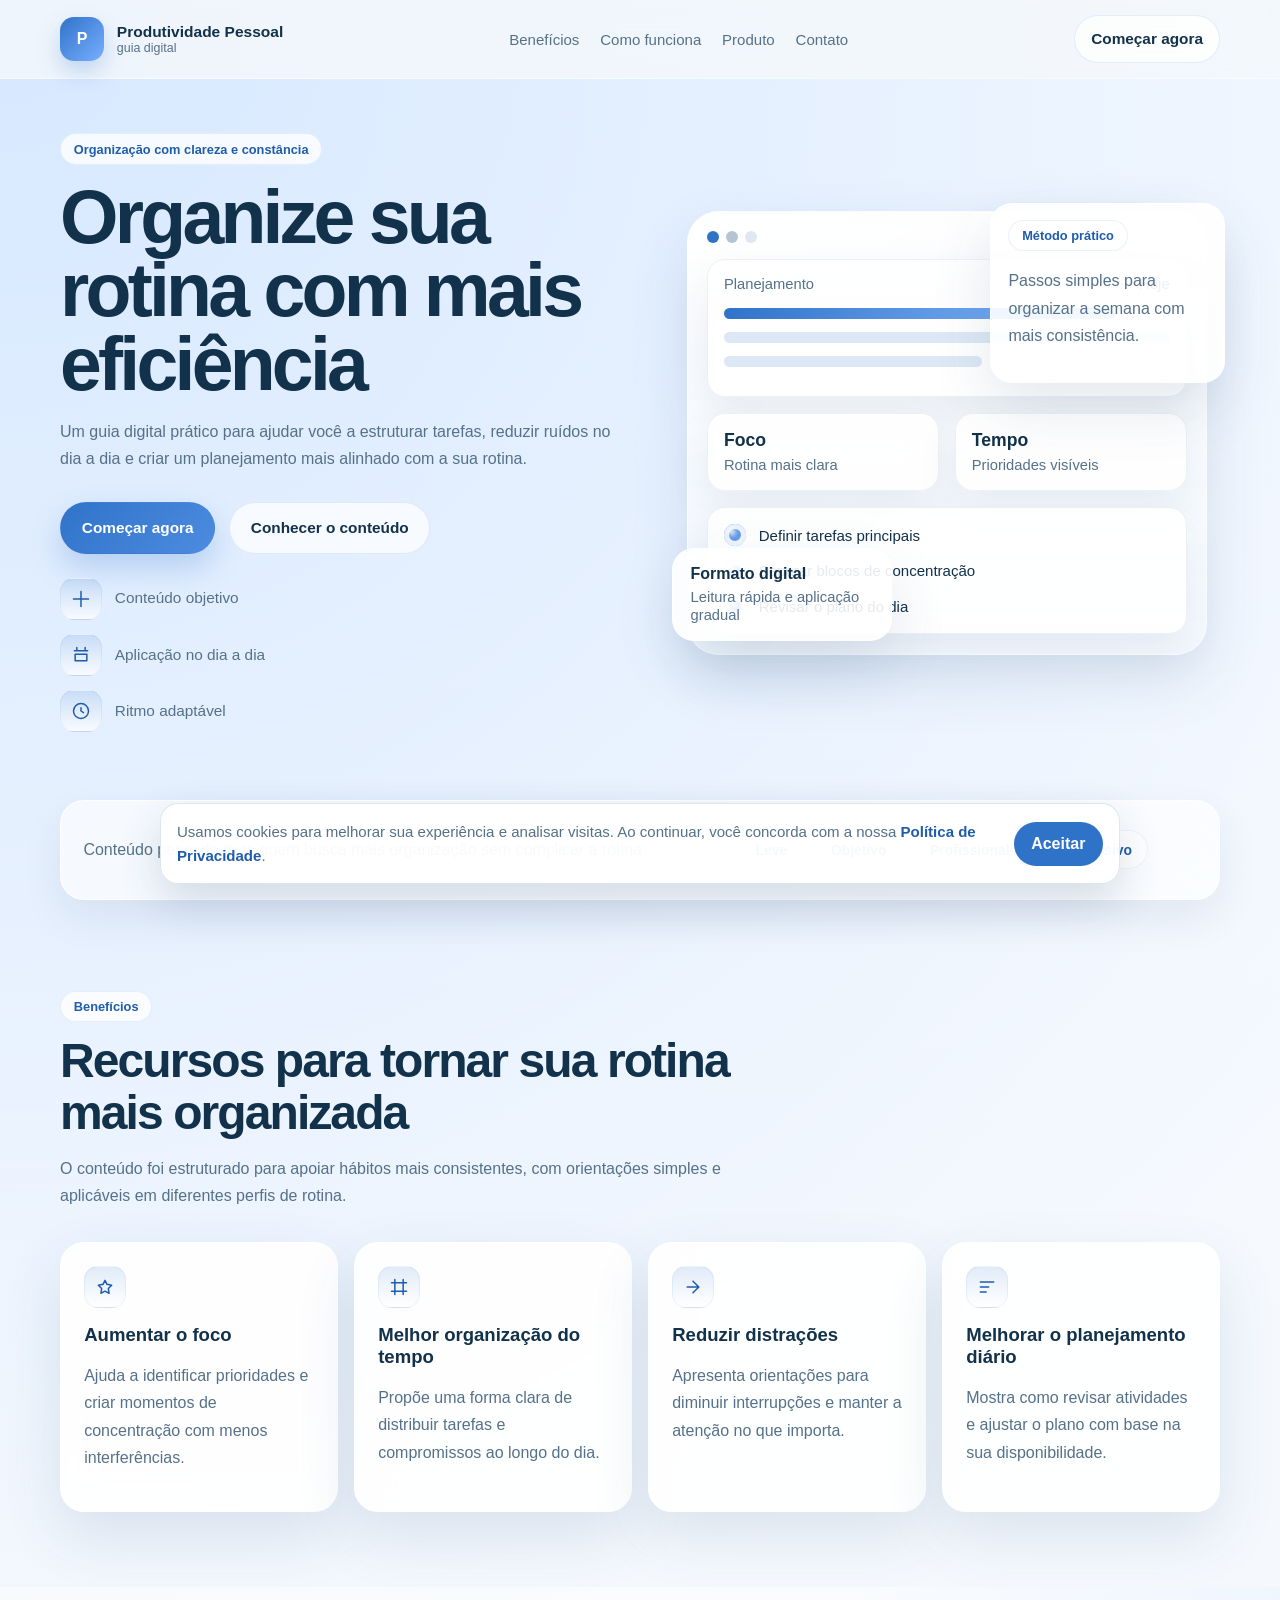
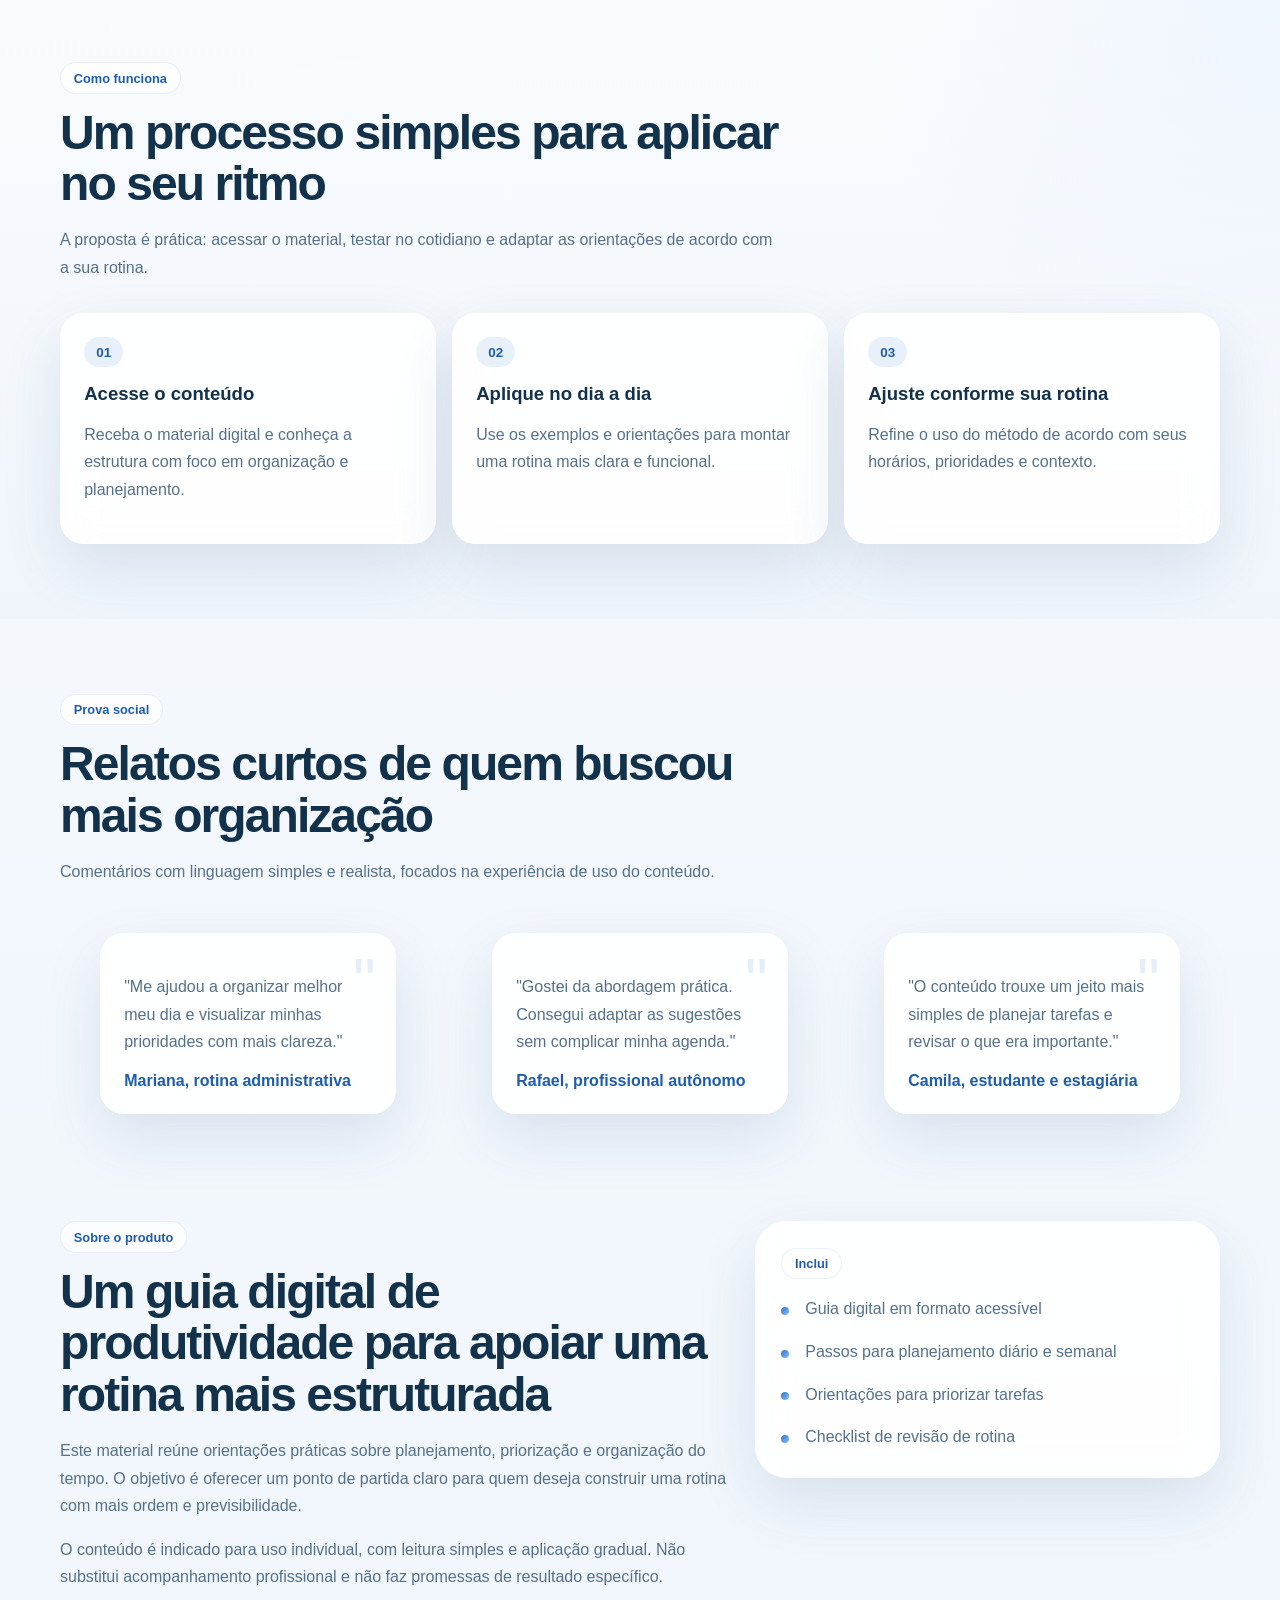
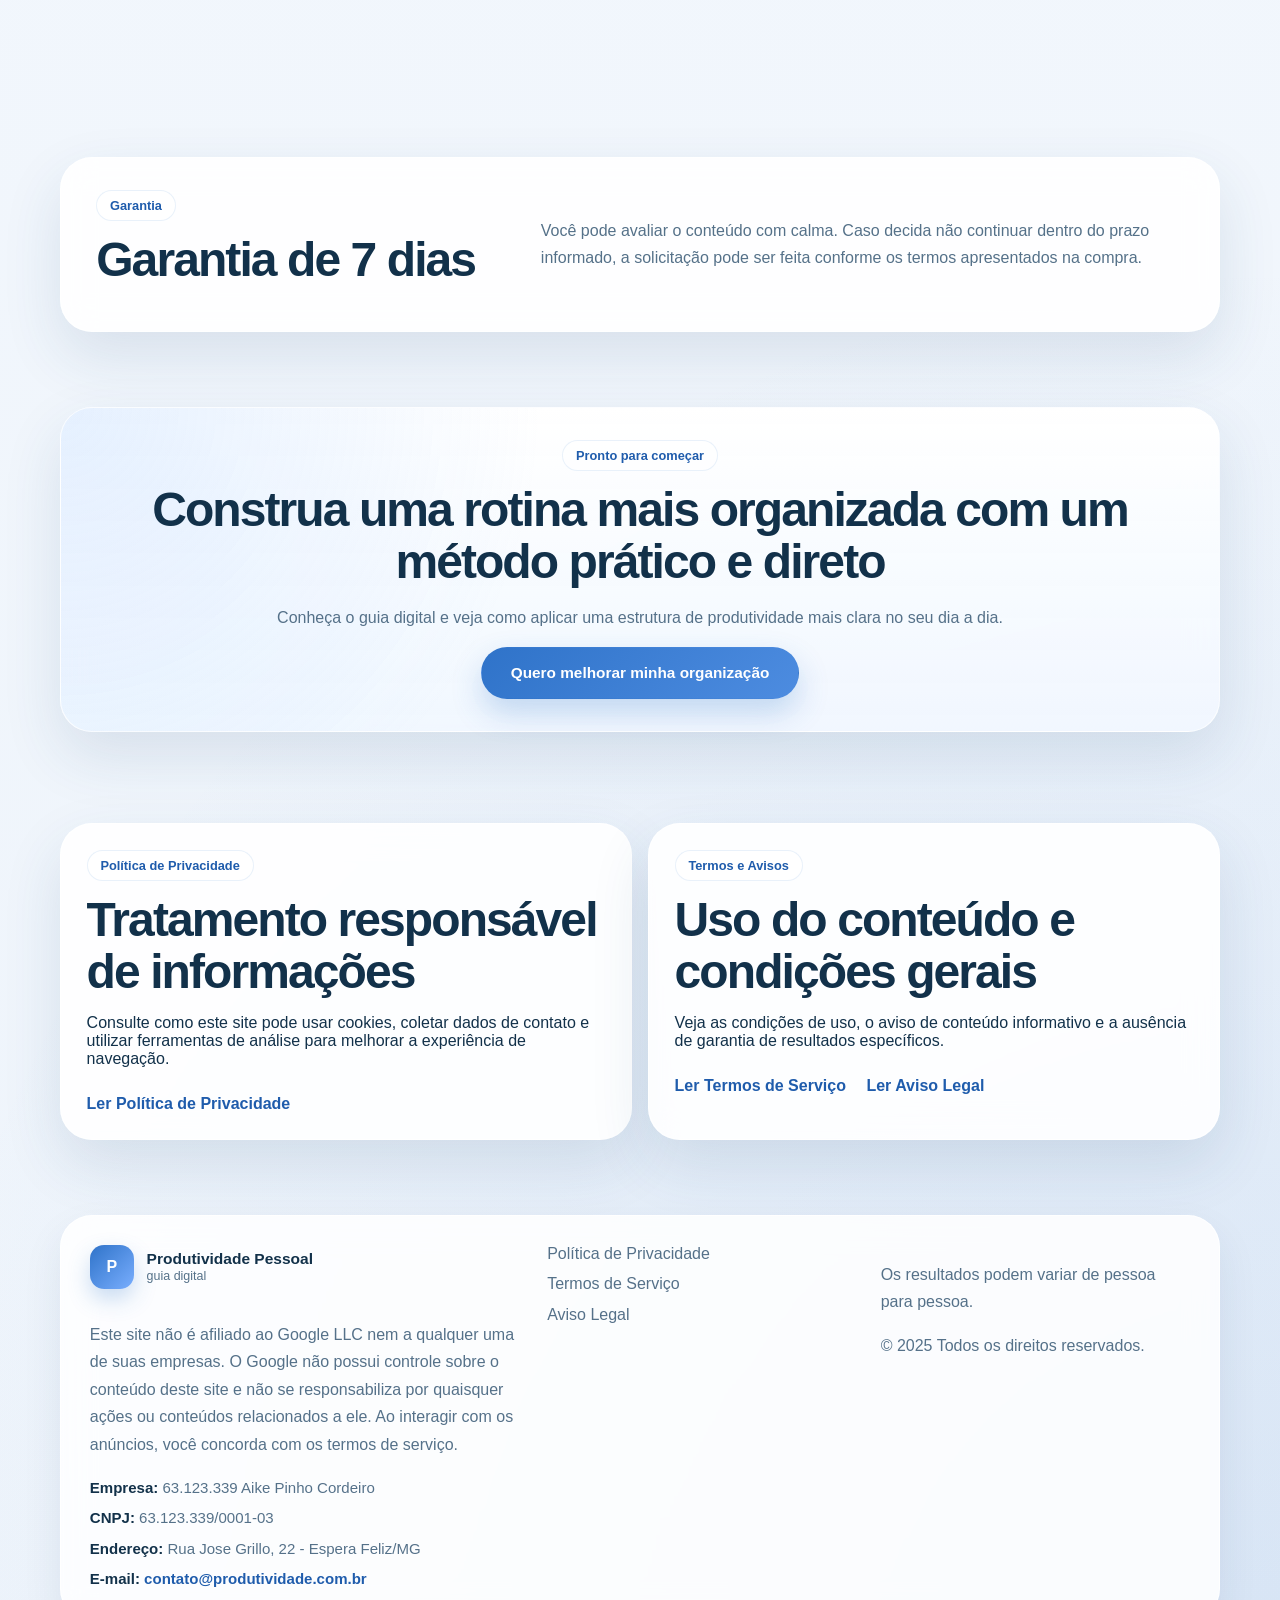
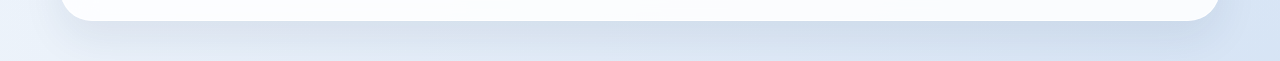
==== commit d5a5eeaa: "Atualiza dados institucionais" ====
--- a/index.html
+++ b/index.html
@@ -366,13 +366,13 @@
 
           <div class="company-details">
             <!-- EDITE AQUI: Nome legal ou fantasia da empresa -->
-            <p><strong>Empresa:</strong> Nome da empresa</p>
+            <p><strong>Empresa:</strong> 63.123.339 Aike Pinho Cordeiro</p>
             <!-- EDITE AQUI: CNPJ da empresa -->
-            <p><strong>CNPJ:</strong> 00.000.000/0000-00</p>
+            <p><strong>CNPJ:</strong> 63.123.339/0001-03</p>
             <!-- EDITE AQUI: Endereço comercial da empresa -->
-            <p><strong>Endereço:</strong> Rua Exemplo, 000 - Cidade/UF</p>
+            <p><strong>Endereço:</strong> Rua Jose Grillo, 22 - Espera Feliz/MG</p>
             <!-- EDITE AQUI: E-mail de contato/atendimento -->
-            <p><strong>E-mail:</strong> <a href="mailto:contato@suaempresa.com.br">contato@suaempresa.com.br</a></p>
+            <p><strong>E-mail:</strong> <a href="mailto:contato@produtividade.com.br">contato@produtividade.com.br</a></p>
           </div>
         </div>
 
